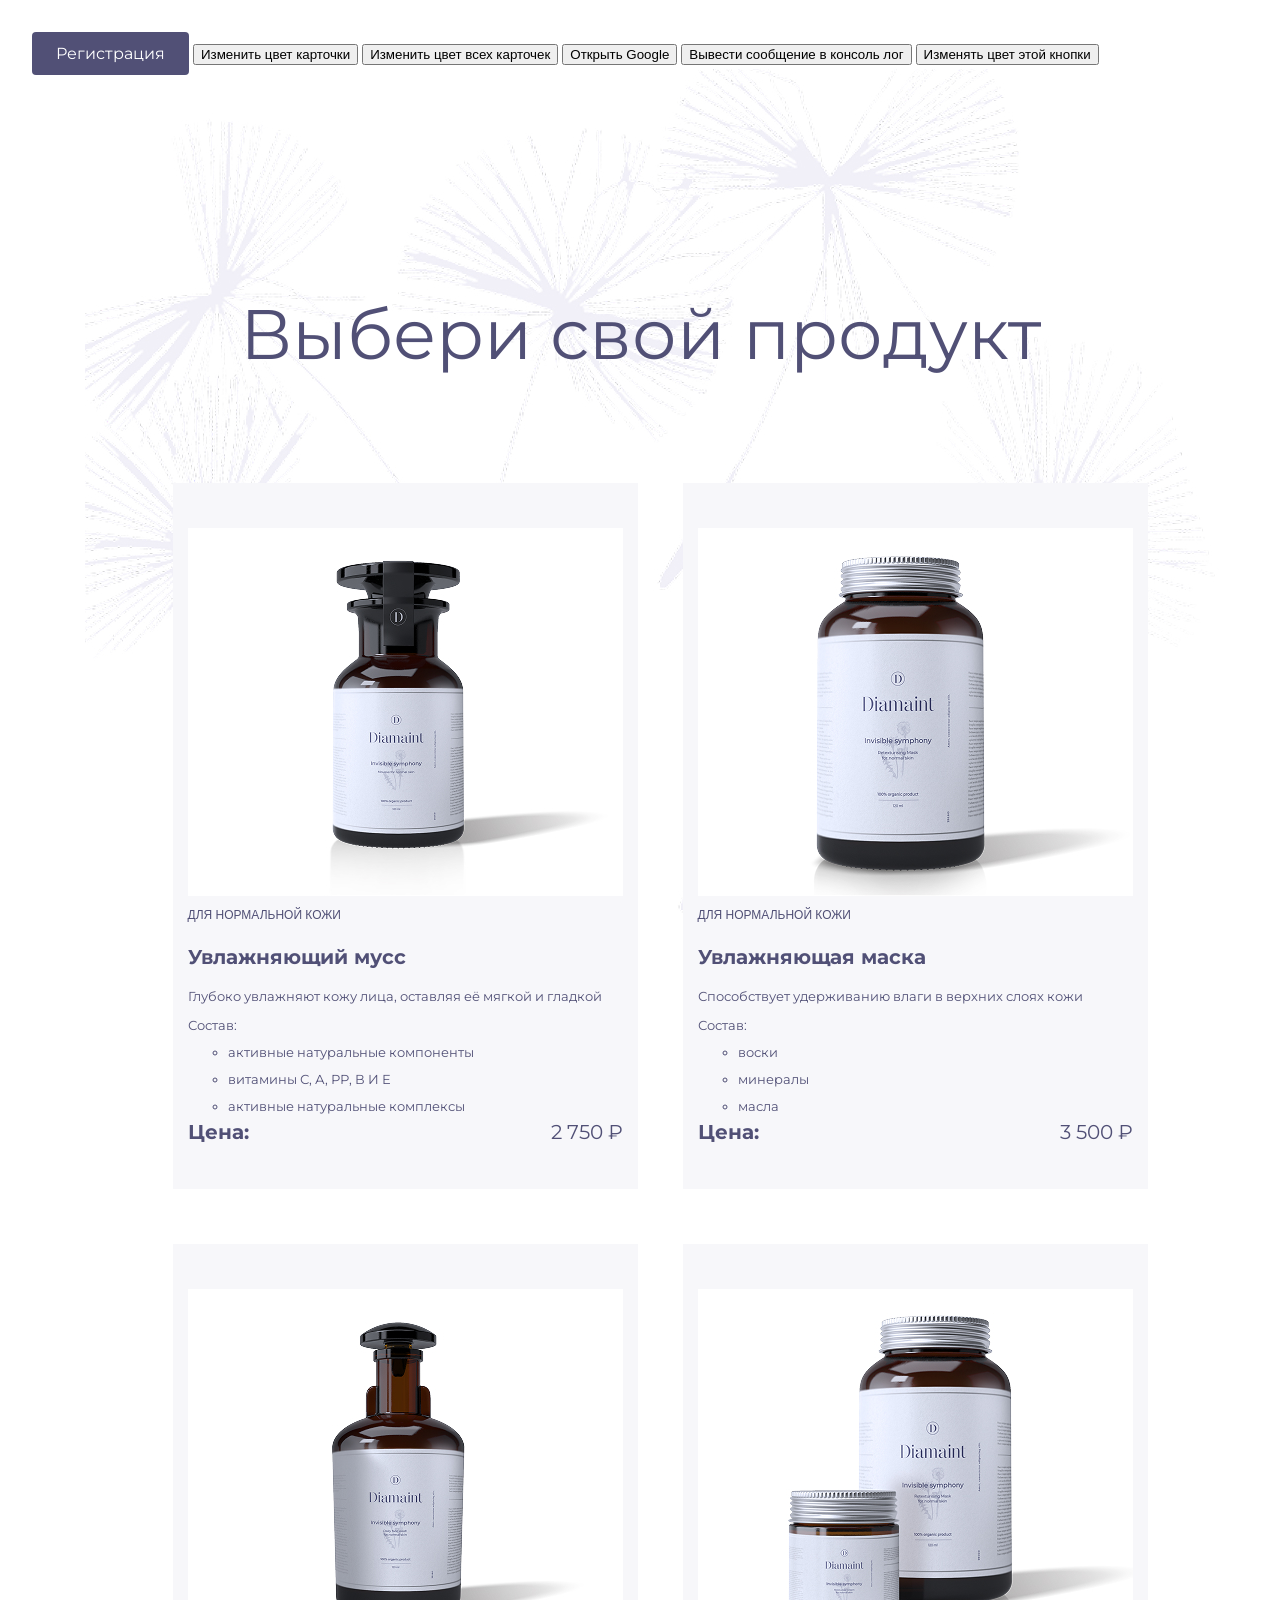
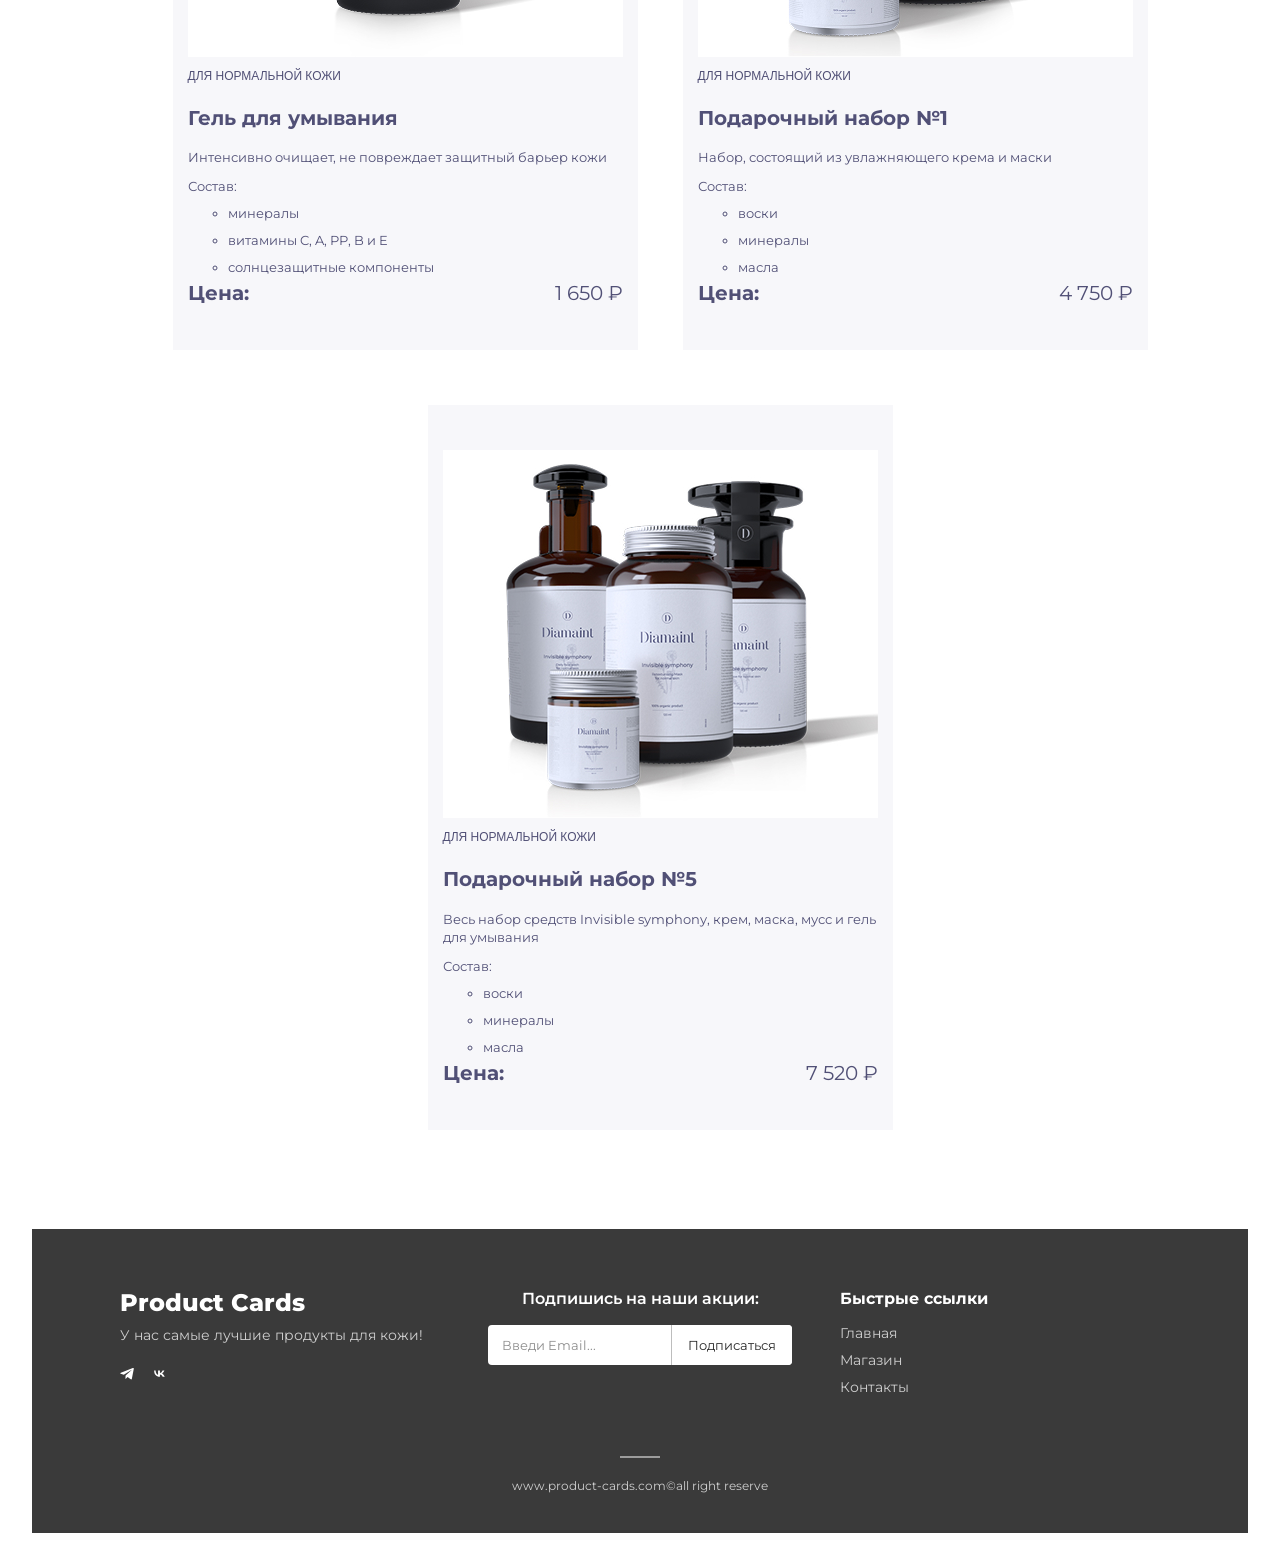
==== homework-11.html @ 1f185190 "Added homework-11.html and homework-11.js files, modified style.css for styling adjustments. Untrack" ====
<!DOCTYPE html>
<html lang="en">
<head>
  <meta charset="UTF-8">
  <meta name="viewport" content="width=device-width, initial-scale=1.0">
  <title>Document</title>
  <link rel="stylesheet" href="style.css">
  <link rel="preconnect" href="https://fonts.googleapis.com">
  <link rel="preconnect" href="https://fonts.gstatic.com" crossorigin>
  <link href="https://fonts.googleapis.com/css2?family=Montserrat:ital,wght@0,100..900;1,100..900&display=swap" rel="stylesheet">
</head>
<body id="top" class="body">

  <button id="registration-button" class="registration-button" type="button">Регистрация</button>
  <button id="change-card-color-button">Изменить цвет карточки</button>
  <button id="change-all-cards-color-button">Изменить цвет всех карточек</button>
  <button id="open-google-button">Открыть Google</button>
  <button id="output-console-log">Вывести сообщение в консоль лог</button>
  <button id="change-this-button-color">Изменять цвет этой кнопки</button>

  <h1 class="title">Выбери свой продукт</h1>
  <img class="background-image" src="img/dandelions_background.jpg" alt="Одуванчики Dandelions"/>

  <template id="product-card-template">
    <li class="product-card">
      <img  src="" alt="" />
      <div class="product-card__category"></div>
      <h2 class="product-card__name-product"></h2>
      <p class="product-card__description"></p>
      <span class="compound">Состав:</span>
      <ul class="compound-text"></ul>
      <div class="product-card__price">Цена:
        <span class="product-card__price-value"></span>
      </div>
    </li>
  </template>

  <ul id="products-list" class="product-name"></ul>

<div class="overlay" id="registration-overlay"></div>

  <div
    class="modal"
    id="registration-modal"
    role="dialog"
    aria-modal="true"
    aria-labelledby="registration-title"
  >
    <div class="modal__content">
      <button
        class="modal__close"
        id="modal-close-button"
        type="button"
        aria-label="Закрыть окно"
      >
        &times;
      </button>

      <h2 class="modal__title" id="registration-title">Регистрация</h2>

      <form class="registration-form" id="registration-form">
        <div class="registration-form__field">
          <label for="first-name">Имя</label>
          <input
            id="first-name"
            name="firstName"
            type="text"
            placeholder="Введите имя"
            autocomplete="given-name"
            minlength="2"
            required
          >
        </div>

        <div class="registration-form__field">
          <label for="last-name">Фамилия</label>
          <input
            id="last-name"
            name="lastName"
            type="text"
            placeholder="Введите фамилию"
            autocomplete="family-name"
            minlength="2"
            required
          >
        </div>

        <div class="registration-form__field">
          <label for="birth-date">Дата рождения</label>
          <input
            id="birth-date"
            name="birthDate"
            type="date"
            autocomplete="bday"
            required
          >
        </div>

        <div class="registration-form__field">
          <label for="login">Логин</label>
          <input
            id="login"
            name="login"
            type="text"
            placeholder="Придумайте логин"
            autocomplete="username"
            minlength="3"
            pattern="[A-Za-zА-Яа-яЁё0-9_-]{3,}"
            title="Используйте минимум 3 буквы, цифры, дефис или нижнее подчёркивание"
            required
          >
        </div>

        <div class="registration-form__field">
          <label for="password">Пароль</label>
          <input
            id="password"
            name="password"
            type="password"
            placeholder="Введите пароль"
            autocomplete="new-password"
            minlength="6"
            required
          >
        </div>

        <div class="registration-form__field">
          <label for="confirm-password">Повторите пароль</label>
          <input
            id="confirm-password"
            name="confirmPassword"
            type="password"
            placeholder="Повторите пароль"
            autocomplete="new-password"
            minlength="6"
            required
          >
        </div>

        <p class="registration-form__message" id="registration-message" role="alert"></p>

        <button class="registration-form__submit" type="submit">
          Зарегистрироваться
        </button>
      </form>
    </div>
  </div>

<footer class="site-footer">
  <div class="container">
    <div class="footer__left">
      <h2 class="footer__brand">Product Cards</h2>
      <p class="footer__tagline">У нас самые лучшие продукты для кожи!</p>

      <div class="footer__socials">
        <a href="#" aria-label="Telegram" class="footer__social-link">
          <svg viewBox="0 0 24 24" aria-hidden="true" focusable="false">
            <path d="M20.7 4.1 17.8 19c-.2 1.1-.8 1.4-1.7.9l-4.7-3.5-2.3 2.2c-.3.3-.5.5-1 .5l.3-4.8 8.7-7.9c.4-.3-.1-.5-.6-.2L5.7 13.1 1.1 11.7c-1-.3-1-1 .2-1.5L19.2 3c.8-.3 1.8.2 1.5 1.1Z" />
          </svg>
        </a>
        <a href="#" aria-label="VK" class="footer__social-link">
          <svg viewBox="0 0 24 24" aria-hidden="true" focusable="false">
            <path d="M3.2 6.9c.1 5.9 3.1 9.4 8.4 9.4h.3v-3.4c2 .2 3.5 1.7 4.1 3.4h3.1c-.8-2.8-2.7-4.4-3.9-5.1 1.2-.8 2.8-2.7 3.4-4.3h-2.8c-.6 1.8-2.2 3.5-3.9 3.7V6.9h-2.8v6.4c-1.8-.4-3.6-2.2-3.7-6.4H3.2Z" />
          </svg>
        </a>
      </div>
    </div>

    <div class="footer__center">
      <p class="footer__subscribe-title">Подпишись на наши акции:</p>
      <form class="footer__subscribe-form" action="#" method="post">
        <label class="visually-hidden" for="footer-email">Электронная почта</label>
        <input id="footer-email" name="email" type="email" class="footer__input" placeholder="Введи Email..." autocomplete="email" required>
        <button type="submit" class="footer__btn">Подписаться</button>
      </form>
    </div>

    <div class="footer__right">
      <h3 class="footer__section-title">Быстрые ссылки</h3>
      <nav class="footer__nav" aria-label="Быстрые ссылки">
        <ul class="footer__list">
          <li class="footer__item"><a href="#top" class="footer__link">Главная</a></li>
          <li class="footer__item"><a href="#products-list" class="footer__link">Магазин</a></li>
          <li class="footer__item"><a href="#footer-contacts" class="footer__link">Контакты</a></li>
        </ul>
      </nav>
    </div>
  </div>

  <div id="footer-contacts" class="site-footer__bottom">
    <div class="container">
      <div class="footer__divider" aria-hidden="true"></div>
      <p class="footer__copyright">www.product-cards.com&copy;all right reserve</p>
    </div>
  </div>
</footer>

  <script src="main.js"></script>
  <script type="module" src="homework-11.js"></script>
</body>
</html>
---- style.css ----
* {
  box-sizing: border-box;
}


body {
  padding: 24px;
  font-family: "Montserrat-Regular", "Montserrat", sans-serif;
  color:#515076
}


.product-name {
  display: flex;
  flex-wrap: wrap;
  gap: 45px;
  justify-content: center;
  list-style-type: none;
  font-size: 20px;
  line-height: 27px;
  text-align: left;
  margin-bottom: 5px;
}

.product-card {
  width: 465px;
  margin-bottom: 10px;
  padding: 45px 15px;
  background-color: #F7F7FA;
}

.product-card__name-product {
  font-weight: 700;
  font-style: Bold;
  font-size: 20px;
}



.title {
  margin-top: 220px;
  margin-bottom: 110px;
  font-size: 70px;
  font-weight: 400;
  line-height: 78px;
  text-align: center;
  color: #515076;
  }

.image {
  margin: 25px;
}

.background-image {
  position: absolute;
  z-index: -1;
  top: 0;
  left: 85px;
}

.product-card__category {
  list-style-type: none;
  text-align: left;
  text-transform: uppercase;
  font-family: "Montserrat-Regular", sans-serif;
  font-size: 12px;
  line-height: 24px;
  font-weight: 400; 
}

.product-card__description {
  font-size: 13px;
  line-height: 18px;
  margin-bottom: 5px;
}

.compound {
  font-weight: 400;
  font-size: 13px;
}

.compound-text {
font-weight: 400;
font-size: 13px;

}

.product-card__price {
  font-size: 20px;
  font-weight: 700;
  line-height: 24px;
  display: flex;
  justify-content: space-between;
  align-items: center;
}

.product-card__price-value {
  font-size: 20px;
  font-weight: normal;
}

.this-button-color {
  background-color: #515076;
}

.registration-button {
  padding: 12px 24px;
  border: 0;
  border-radius: 4px;
  color: #ffffff;
  background-color: #515076;
  font: inherit;
  font-size: 16px;
  cursor: pointer;
  transition: background-color 160ms ease;
}

.registration-button:hover,
.registration-button:focus-visible {
  background-color: #3d3c5f;
}

/* Затемнение всей страницы. Скрыто до открытия модального окна. */
.overlay {
  display: none;
  position: fixed;
  z-index: 1000;
  inset: 0;
  background-color: rgba(0, 0, 0, 0.6);
}

.overlay-showed {
  display: block;
}

/* Модальное окно скрыто по умолчанию. */
.modal {
  display: none;
  position: fixed;
  z-index: 1001;
  top: 50%;
  left: 50%;
  width: min(460px, calc(100% - 32px));
  max-height: calc(100vh - 32px);
  overflow-y: auto;
  padding: 32px;
  border-radius: 8px;
  background-color: #ffffff;
  color: #515076;
  box-shadow: 0 16px 45px rgba(0, 0, 0, 0.3);
  transform: translate(-50%, -50%);
}

/* Этот класс добавляется JavaScript при нажатии на «Регистрация». */
.modal-showed {
  display: block;
}

.modal__content {
  position: relative;
}

.modal__close {
  position: absolute;
  top: -20px;
  right: -20px;
  display: flex;
  align-items: center;
  justify-content: center;
  width: 32px;
  height: 32px;
  padding: 0;
  border: 0;
  border-radius: 50%;
  color: #515076;
  background-color: #ffffff;
  font-size: 26px;
  font-weight: 400;
  line-height: 1;
  cursor: pointer;
  box-shadow: 0 3px 12px rgba(0, 0, 0, 0.18);
}

.modal__close:hover,
.modal__close:focus-visible {
  color: #ffffff;
  background-color: #515076;
}

.modal__title {
  margin: 0 0 24px;
  color: #515076;
  font-family: "Montserrat", sans-serif;
  font-size: 28px;
  font-weight: 700;
  line-height: 1.2;
  text-align: center;
}

.registration-form {
  display: grid;
  gap: 16px;
}

.registration-form__field {
  display: grid;
  gap: 6px;
}

.registration-form__field label {
  color: #515076;
  font-size: 14px;
  font-weight: 600;
  line-height: 1.2;
}

.registration-form__field input {
  width: 100%;
  min-height: 42px;
  padding: 0 12px;
  border: 1px solid #c9c8d6;
  border-radius: 4px;
  outline: 0;
  color: #30303b;
  background-color: #ffffff;
  font: inherit;
  font-size: 14px;
}

.registration-form__field input::placeholder {
  color: #9a99a7;
}

.registration-form__field input:focus {
  border-color: #515076;
  box-shadow: 0 0 0 3px rgba(81, 80, 118, 0.18);
}

.registration-form__field input:user-invalid {
  border-color: #b42318;
}

.registration-form__message {
  min-height: 20px;
  margin: 0;
  color: #b42318;
  font-size: 13px;
  line-height: 1.4;
  text-align: center;
}

.registration-form__message:empty {
  min-height: 0;
}

.registration-form__submit {
  width: 100%;
  min-height: 44px;
  padding: 10px 16px;
  border: 0;
  border-radius: 4px;
  color: #ffffff;
  background-color: #515076;
  font: inherit;
  font-size: 15px;
  font-weight: 600;
  cursor: pointer;
  transition: background-color 160ms ease;
}

.registration-form__submit:hover,
.registration-form__submit:focus-visible {
  background-color: #3d3c5f;
}

body.modal-open {
  overflow: hidden;
}

@media (max-width: 520px) {
  .modal {
    width: calc(100% - 24px);
    padding: 24px;
  }

  .modal__close {
    top: -14px;
    right: -14px;
  }

  .modal__title {
    margin-bottom: 20px;
    font-size: 24px;
  }

  .registration-form {
    gap: 13px;
  }
}


.site-footer {
  display: block;
  clear: both;
  width: 100%;
  margin-top: clamp(48px, 7vw, 96px);
  padding: clamp(48px, 5vw, 60px) 0 clamp(30px, 3.3vw, 40px);
  background-color: #3a3a3a;
  color: #ffffff;
  font-family: "Montserrat", sans-serif;
}

.site-footer,
.site-footer *,
.site-footer *::before,
.site-footer *::after {
  box-sizing: border-box;
}

.site-footer .container {
  width: 100%;
  max-width: 1200px;
  margin-right: auto;
  margin-left: auto;
  padding-right: clamp(32px, 6.25vw, 80px);
  padding-left: clamp(32px, 6.25vw, 80px);
}

.site-footer > .container {
  display: flex;
  align-items: flex-start;
  justify-content: space-between;
  gap: 40px;
  margin-bottom: clamp(48px, 5vw, 60px);
}

.footer__left,
.footer__center,
.footer__right {
  min-width: 0;
  flex: 1 1 0;
}

.footer__brand,
.footer__tagline,
.footer__subscribe-title,
.footer__section-title,
.footer__list,
.footer__copyright {
  margin: 0;
}

.footer__brand {
  color: #ffffff;
  font-size: clamp(20px, 2vw, 24px);
  font-weight: 800;
  line-height: 1.2;
}

.footer__tagline {
  margin-top: 8px;
  margin-bottom: 20px;
  color: #cfcfcf;
  font-size: clamp(12px, 1.15vw, 14px);
  font-weight: 400;
  line-height: 1.4;
}

.footer__socials {
  display: flex;
  align-items: center;
  gap: 16px;
}

.footer__social-link {
  display: inline-flex;
  align-items: center;
  color: #ffffff;
  font-size: clamp(12px, 1.15vw, 14px);
  font-weight: 400;
  line-height: 1;
  text-decoration: none;
  transition: opacity 160ms ease, transform 160ms ease;
}

.footer__social-link:hover,
.footer__social-link:focus-visible {
  opacity: 0.72;
  transform: translateY(-1px);
}

.footer__social-link svg {
  display: block;
  width: 16px;
  height: 16px;
  fill: currentColor;
}

.footer__center {
  text-align: center;
}

.footer__subscribe-title {
  color: #ffffff;
  font-size: clamp(14px, 1.3vw, 16px);
  font-weight: 600;
  line-height: 1.25;
}

.footer__subscribe-form {
  display: flex;
  width: min(100%, 304px);
  height: 40px;
  margin: 16px auto 0;
  overflow: hidden;
  border-radius: 4px;
  background-color: #ffffff;
}

.footer__input {
  min-width: 0;
  flex: 1 1 auto;
  padding: 0 14px;
  border: 0;
  outline: 0;
  color: #292929;
  background-color: transparent;
  font: inherit;
  font-size: clamp(11px, 1.05vw, 13px);
  line-height: 1;
}

.footer__input::placeholder {
  color: #8e8e8e;
  opacity: 1;
}

.footer__input:focus-visible {
  box-shadow: inset 0 0 0 2px #7b7b7b;
}

.footer__btn {
  flex: 0 0 auto;
  padding: 0 16px;
  border: 0;
  border-left: 1px solid #bdbdbd;
  color: #292929;
  background-color: #ffffff;
  font: inherit;
  font-size: clamp(11px, 1.05vw, 13px);
  line-height: 1;
  cursor: pointer;
  transition: background-color 160ms ease;
}

.footer__btn:hover,
.footer__btn:focus-visible {
  background-color: #eeeeee;
}

.footer__right {
  text-align: left;
}

.footer__section-title {
  color: #ffffff;
  font-size: clamp(14px, 1.3vw, 16px);
  font-weight: 700;
  line-height: 1.25;
}

.footer__nav {
  margin-top: 16px;
}

.footer__list {
  display: flex;
  flex-direction: column;
  align-items: flex-start;
  gap: 10px;
  padding: 0;
  list-style: none;
}

.footer__item {
  margin: 0;
  line-height: 1;
}

.footer__link {
  display: inline-block;
  color: #cfcfcf;
  font-size: clamp(12px, 1.15vw, 14px);
  font-weight: 400;
  line-height: 1.2;
  text-decoration: none;
  transition: color 160ms ease;
}

.footer__link:hover,
.footer__link:focus-visible {
  color: #ffffff;
}

.site-footer__bottom .container {
  display: flex;
  align-items: center;
  flex-direction: column;
}

.footer__divider {
  width: 40px;
  height: 2px;
  background-color: #9c9c9c;
}

.footer__copyright {
  margin-top: 20px;
  color: #cfcfcf;
  font-size: clamp(10px, 1vw, 12px);
  font-weight: 400;
  line-height: 1.3;
  text-align: center;
}

.visually-hidden {
  position: absolute;
  width: 1px;
  height: 1px;
  padding: 0;
  margin: -1px;
  overflow: hidden;
  clip: rect(0, 0, 0, 0);
  white-space: nowrap;
  border: 0;
}

@media (max-width: 960px) {
  .site-footer > .container {
    flex-direction: column;
    align-items: center;
    row-gap: 40px;
    text-align: center;
  }

  .footer__left,
  .footer__center,
  .footer__right {
    width: 100%;
    max-width: 460px;
  }

  .footer__tagline {
    margin-right: auto;
    margin-left: auto;
  }

  .footer__socials {
    justify-content: center;
  }

  .footer__right {
    text-align: center;
  }

  .footer__list {
    align-items: center;
  }
}

@media (max-width: 520px) {
  .site-footer {
    padding-top: 40px;
    padding-bottom: 28px;
  }

  .site-footer .container {
    padding-right: 24px;
    padding-left: 24px;
  }

  .site-footer > .container {
    row-gap: 32px;
    margin-bottom: 40px;
  }

  .footer__subscribe-form {
    width: min(100%, 304px);
    height: 40px;
  }
}

@media (max-width: 360px) {
  .site-footer .container {
    padding-right: 16px;
    padding-left: 16px;
  }

  .footer__subscribe-form {
    height: 38px;
  }

  .footer__input,
  .footer__btn {
    font-size: 10px;
  }
}
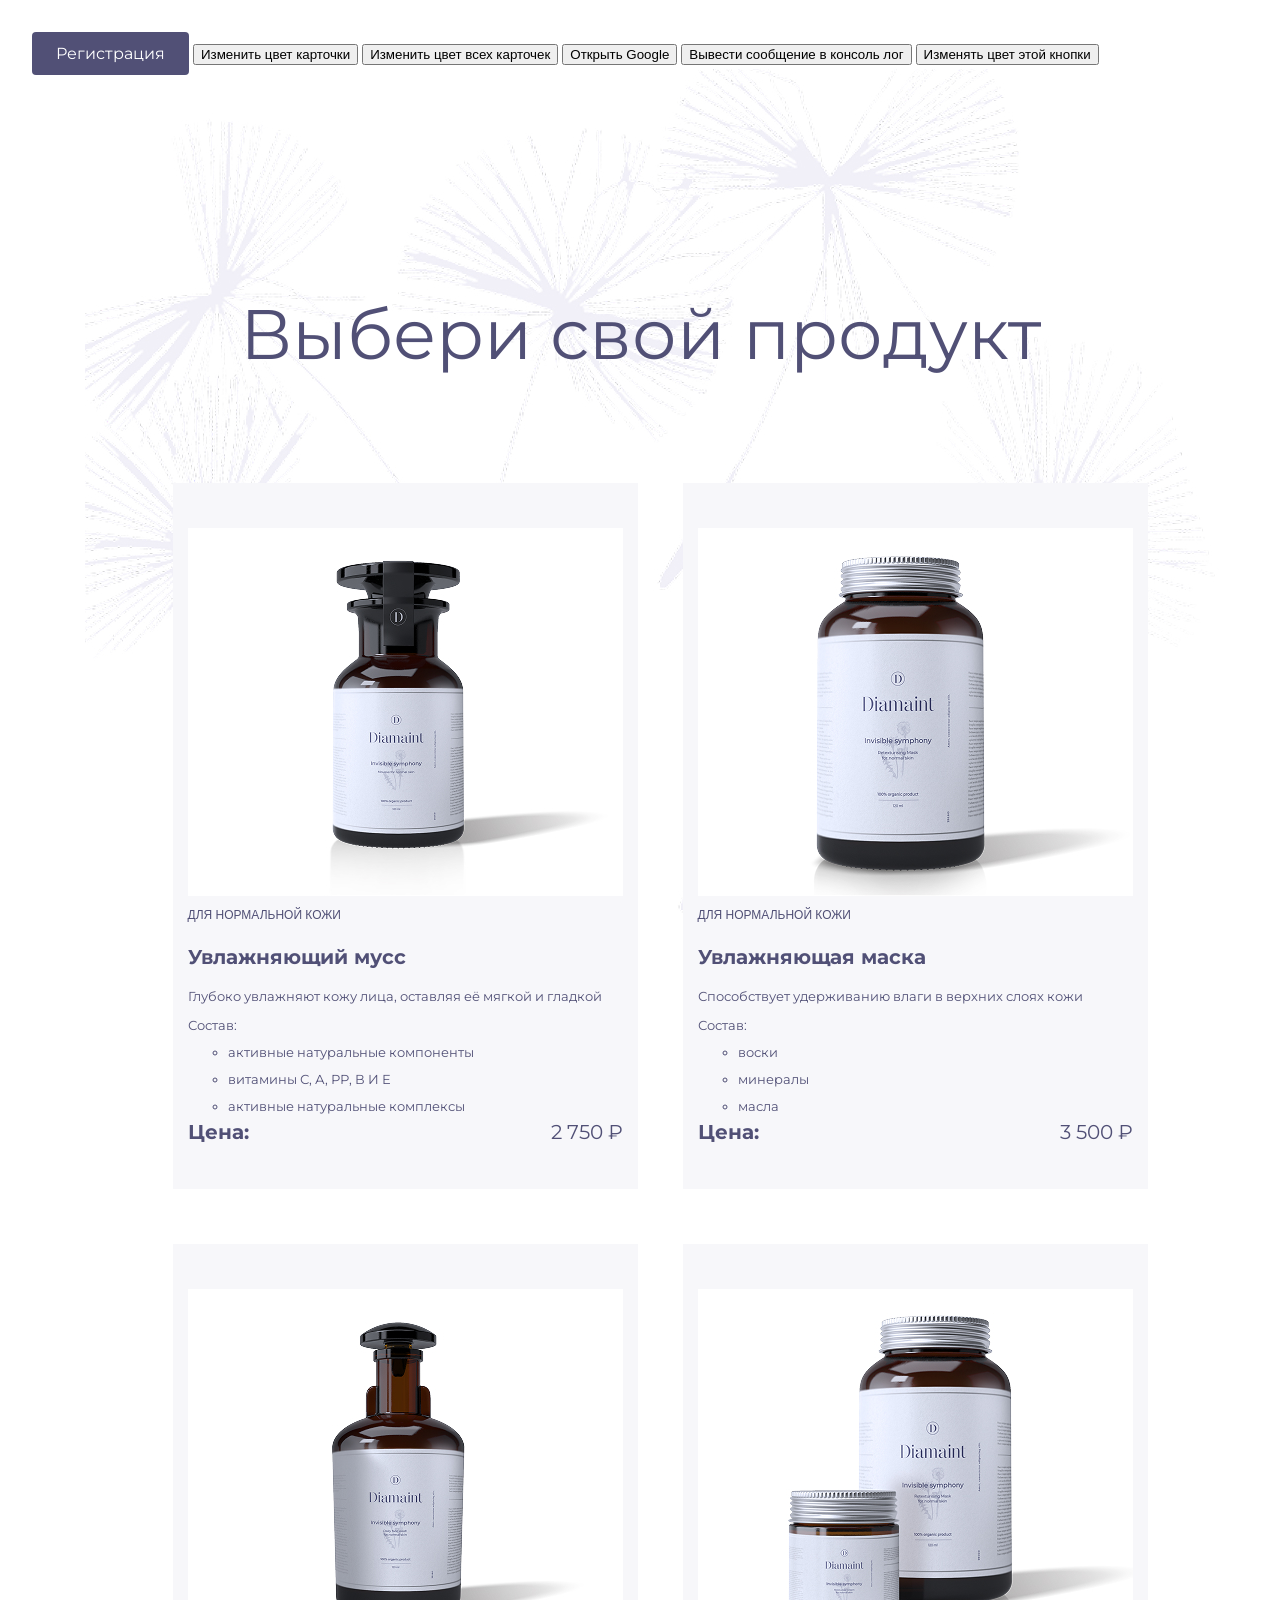
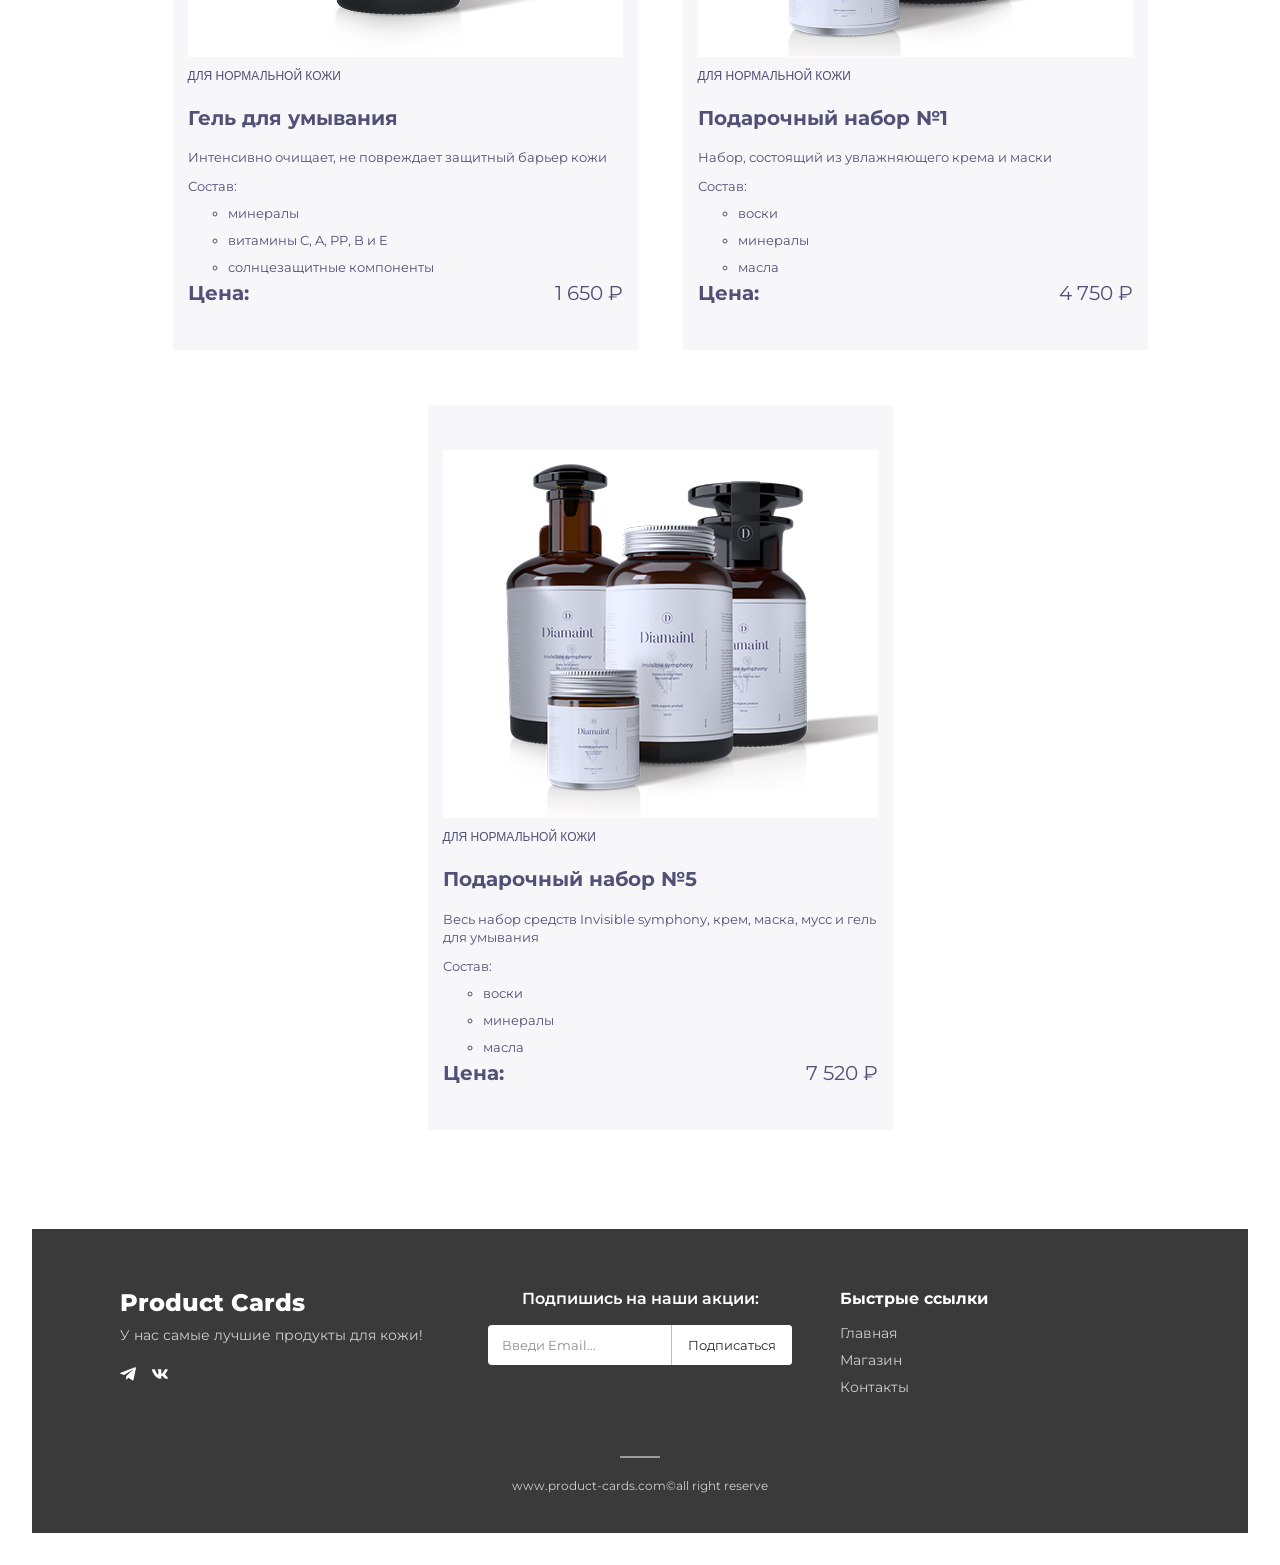
==== commit 9a99d058: "Fixed the footer social links to use SVG images instead of inline SVG code for better maintainabilit" ====
--- a/homework-11.html
+++ b/homework-11.html
@@ -154,14 +154,10 @@
 
       <div class="footer__socials">
         <a href="#" aria-label="Telegram" class="footer__social-link">
-          <svg viewBox="0 0 24 24" aria-hidden="true" focusable="false">
-            <path d="M20.7 4.1 17.8 19c-.2 1.1-.8 1.4-1.7.9l-4.7-3.5-2.3 2.2c-.3.3-.5.5-1 .5l.3-4.8 8.7-7.9c.4-.3-.1-.5-.6-.2L5.7 13.1 1.1 11.7c-1-.3-1-1 .2-1.5L19.2 3c.8-.3 1.8.2 1.5 1.1Z" />
-          </svg>
+          <img src="img/svg/telegram.svg" alt="" width="24" height="24">
         </a>
         <a href="#" aria-label="VK" class="footer__social-link">
-          <svg viewBox="0 0 24 24" aria-hidden="true" focusable="false">
-            <path d="M3.2 6.9c.1 5.9 3.1 9.4 8.4 9.4h.3v-3.4c2 .2 3.5 1.7 4.1 3.4h3.1c-.8-2.8-2.7-4.4-3.9-5.1 1.2-.8 2.8-2.7 3.4-4.3h-2.8c-.6 1.8-2.2 3.5-3.9 3.7V6.9h-2.8v6.4c-1.8-.4-3.6-2.2-3.7-6.4H3.2Z" />
-          </svg>
+          <img src="img/svg/vk.svg" alt="" width="24" height="24">
         </a>
       </div>
     </div>
@@ -196,6 +192,7 @@
 </footer>
 
   <script src="main.js"></script>
+  <script type="module" src="homework-10.js"></script>
   <script type="module" src="homework-11.js"></script>
 </body>
 </html>
--- a/style.css
+++ b/style.css
@@ -389,7 +389,7 @@
   transform: translateY(-1px);
 }
 
-.footer__social-link svg {
+.footer__social-link img {
   display: block;
   width: 16px;
   height: 16px;
